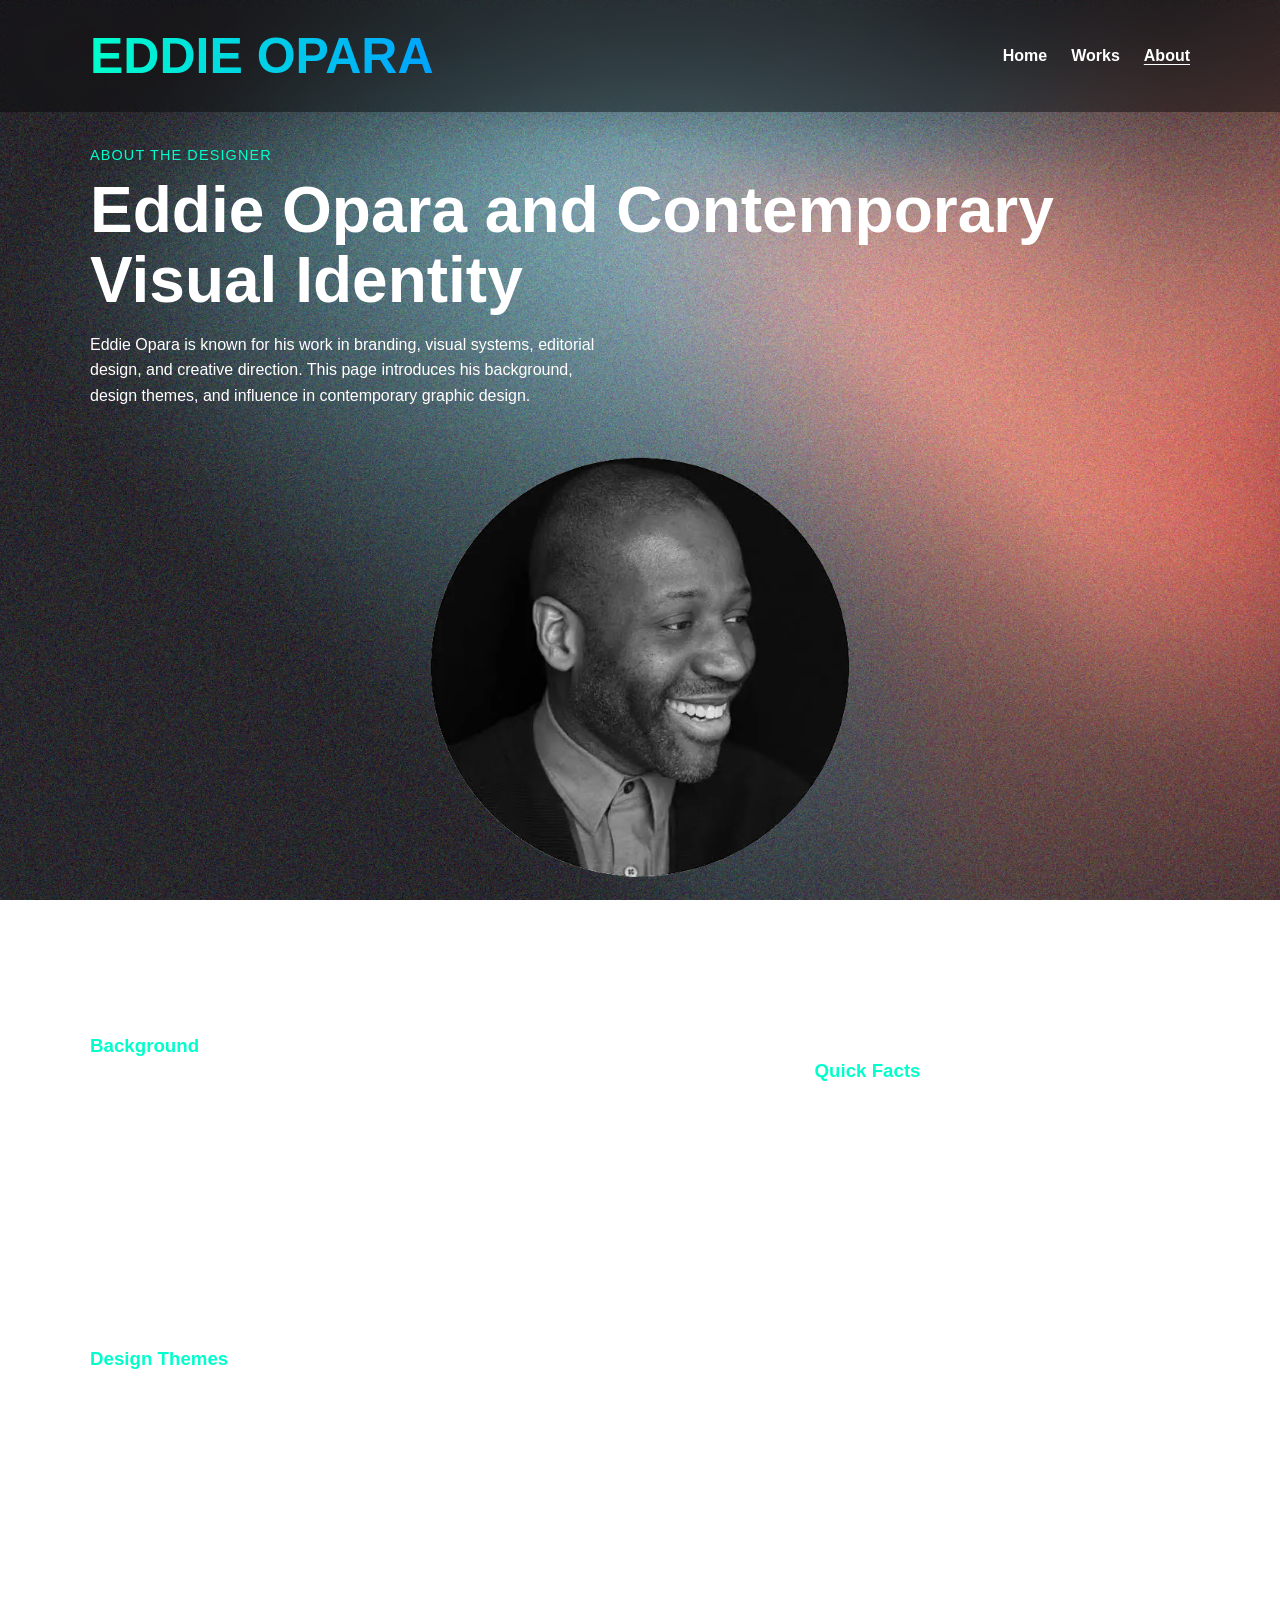
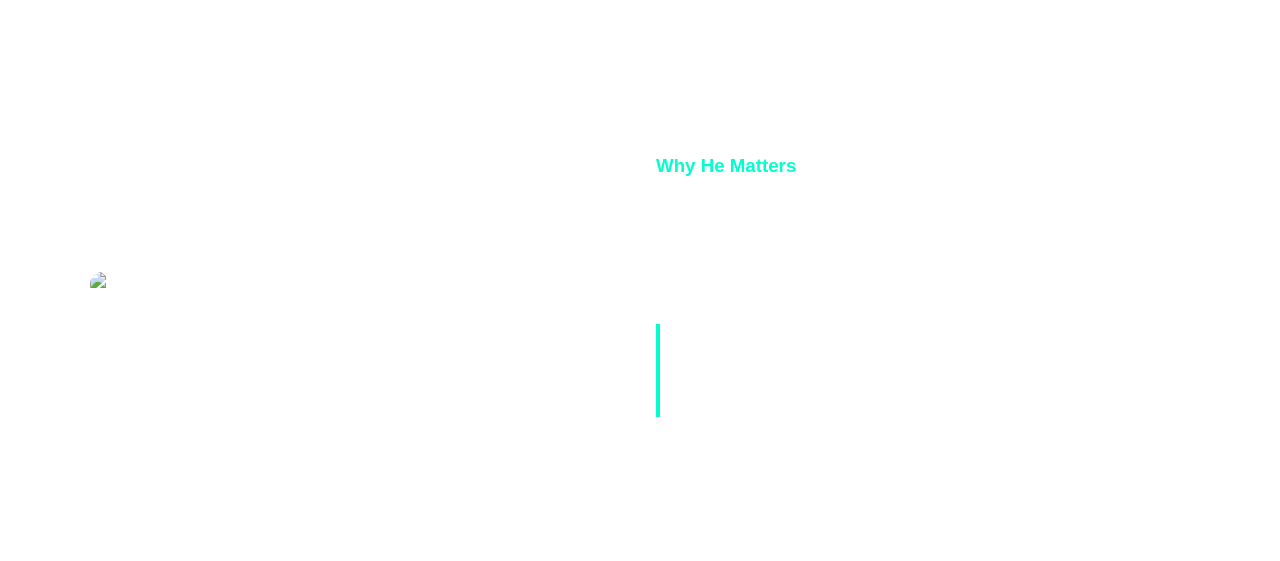
==== about.html @ 565dd493 "Add files via upload" ====
<!DOCTYPE html>
<html lang="en">
<head>
  <meta charset="UTF-8" />
  <meta name="viewport" content="width=device-width, initial-scale=1.0" />
  <title>About | Eddie Opara</title>
  <link rel="stylesheet" href="css/style.css" />
</head>
<body>
  <a class="skip-link" href="#main">Skip to Main Content</a>

  <header>
    <div class="container">
      <h1>Eddie Opara</h1>
      <nav aria-label="Main navigation">
        <ul class="nav">
          <li><a href="index.html">Home</a></li>
          <li><a href="works.html">Works</a></li>
            <li><a href="about.html" aria-current="page">About</a></li>
        </ul>
      </nav>
    </div>
  </header>



  <main id="main" class="container about-page">
    <section class="about-hero">
      <div class="about-hero-text">
        <p class="eyebrow">About the Designer</p>
        <h2>Eddie Opara and Contemporary Visual Identity</h2>
        <p>
          Eddie Opara is known for his work in branding, visual systems,
          editorial design, and creative direction. This page introduces his
          background, design themes, and influence in contemporary graphic
          design.
        </p>
      </div>

      <div class="about-hero-image">
        <img src="images/portrait.png" alt="Portrait of Eddie Opara" />
      </div>
    </section>

    <div class="keyword-row">
  <span>Brand Identity</span>
  <span>Typography</span>
  <span>Systems</span>
  <span>Editorial</span>
</div>

<section class="about-info-grid">
  <div class="bio-text">
    <h3>Background</h3>
    <p>
      Eddie Opara is a designer recognized for his work across branding,
      editorial design, visual systems, and creative direction. His practice
      often connects identity design with larger cultural and conceptual
      questions.
    </p>
    <p>
      Rather than treating graphic design as decoration, his work often
      structures how audiences read, navigate, and interpret visual
      information.
    </p>
  </div>

  <aside class="facts-card">
    <h3>Quick Facts</h3>
    <ul>
      <li><strong>Discipline:</strong> Graphic Design</li>
      <li><strong>Known for:</strong> Branding & Identity</li>
      <li><strong>Focus:</strong> Visual Systems</li>
      <li><strong>Relevance:</strong> Contemporary Design Practice</li>
    </ul>
  </aside>
</section>

<section class="themes-section">
  <h3>Design Themes</h3>
  <div class="theme-cards">
    <article class="theme-card">
      <h4>Branding</h4>
      <p>Identity systems that shape how organizations are perceived and understood.</p>
    </article>

    <article class="theme-card">
      <h4>Typography</h4>
      <p>Careful use of type as both visual language and information structure.</p>
    </article>

    <article class="theme-card">
      <h4>Systems</h4>
      <p>Design that organizes complexity into clear, readable frameworks.</p>
    </article>

    <article class="theme-card">
      <h4>Editorial</h4>
      <p>Layout, sequence, and visual rhythm as key parts of communication.</p>
    </article>
  </div>
</section>

<section class="relevance-section">
  <div class="relevance-image">
    <img src="images/work-highlight.jpg" alt="Representative visual work associated with Eddie Opara">
  </div>

  <div class="relevance-text">
    <h3>Why He Matters</h3>
    <p>
      I chose Eddie Opara because his work reflects a strong relationship
      between visual clarity, identity, and system-based thinking. His practice
      is especially relevant to this project because it connects graphic design
      with structure, readability, and communication.
    </p>

    <blockquote>
      Design can function as both visual expression and information system.
    </blockquote>
  </div>
</section>


  <footer>
    <div class="container">
      <p>Jenny Qiu | SI 539 Final Project</p>
    </div>
  </footer>
</body>
</html>
---- css/style.css ----
html, body {
  min-height: 100%;
  margin: 0;
}

* {
  box-sizing: border-box;
}

body {
  font-family: 'Helvetica Neue', Helvetica, Arial, sans-serif;
  line-height: 1.6;
  color: #ffffff;
  background-image: url("../images/background.jpeg");
  background-size: cover;
  background-position: center;
  background-repeat: no-repeat;
}

/* only enable fixed background on larger screens */
@media (min-width: 1024px) {
  body {
    background-attachment: fixed;
  }
}

/* Navigation Layout */
header {
  padding: 1rem 0;
  background: rgba(0, 0, 0, 0.4);
  backdrop-filter: blur(10px);
}

header .container {
  display: flex;
  justify-content: space-between;
  align-items: center;
  flex-wrap: wrap;
}

header h1 {
  background: linear-gradient(90deg, #00FFCC, #00A3FF);
  -webkit-background-clip: text;
  background-clip: text;
  -webkit-text-fill-color: transparent;
  font-size: clamp(2rem, 5vw, 3.125rem);
  font-weight: 900;
  text-transform: uppercase;
  display: inline-block;
  margin: 0;
}

/* Main Container */
.container {
  width: min(1100px, 90%);
  margin: 0 auto;
}

/* Navigation */
.nav {
  list-style: none;
  display: flex;
  flex-direction: row;
  gap: 1.5rem;
  padding: 0;
  margin: 0;
}

.nav a {
  color: #ffffff;
  font-weight: bold;
  text-decoration: none;
  transition: opacity 0.3s;
}

.nav a:hover,
.nav a:focus {
  opacity: 0.7;
}

.nav a[aria-current="page"] {
  text-decoration: underline;
  text-underline-offset: 0.2rem;
}

/* Hero Section */
.hero {
  display: grid;
  grid-template-columns: 1fr;
  gap: 1.5rem;
  padding: 3rem 2rem;
  align-items: center;
  min-height: 60vh;
  background: rgba(0, 0, 0, 0.42);
  border-radius: 1rem;
  margin: 2rem 0;
}

.hero h2 {
  font-size: 2rem;
  margin-top: 0;
}

.hero p {
  max-width: 60ch;
}

/* Grid Layouts */
.home-grid,
.works-grid {
  display: grid;
  grid-template-columns: 1fr;
  gap: 1.5rem;
  margin: 2rem 0;
}

/* Enhanced Home Cards with Background Images */
.home-card {
  position: relative;
  overflow: hidden;
  background-size: cover;
  background-position: center;
  color: #ffffff;
  padding: 2.5rem 2rem;
  border-radius: 1rem;
  border: 1px solid rgba(255, 255, 255, 0.2);
  display: flex;
  flex-direction: column;
  justify-content: space-between;
  min-height: 300px;
  transition: transform 0.3s ease, box-shadow 0.3s ease;
  box-shadow: 0 4px 15px rgba(0, 0, 0, 0.5);
}

.home-card::before {
  content: "";
  position: absolute;
  inset: 0;
  background: rgba(0, 0, 0, 0.6);
  z-index: 1;
  transition: background 0.3s ease;
}

.home-card:hover {
  transform: translateY(-5px);
  box-shadow: 0 8px 25px rgba(0, 0, 0, 0.7);
}

.home-card:hover::before {
  background: rgba(0, 0, 0, 0.45);
}

.home-card > * {
  position: relative;
  z-index: 2;
}

/* Assign images to cards */
.home-card:nth-child(1) { background-image: url("../images/about.jpg"); }
.home-card:nth-child(2) { background-image: url("../images/work.png"); }
.home-card:nth-child(3) { background-image: url("../images/project.jpg"); }

/* Button inside card */
.home-card .btn,
.home-card a {
  display: inline-block;
  margin-top: 1rem;
  padding: 0.7rem 1.5rem;
  background: #ffffff;
  color: #111111;
  text-decoration: none;
  border-radius: 0.5rem;
  font-weight: bold;
  width: fit-content;
}

/* Accordion Styling */
.accordion-btn {
  width: 100%;
  text-align: left;
  margin-top: 1rem;
  background: rgba(248, 244, 244, 0.15);
  color: #ffffff;
  border: 1px solid #ffffff;
  padding: 0.8rem 1rem;
  cursor: pointer;
  border-radius: 0.4rem;
  font-weight: bold;
  display: flex;
  justify-content: space-between;
  align-items: center;
}

.accordion-panel {
  padding: 1rem;
  background: rgba(255, 255, 255, 0.1);
  border-left: 3px solid #00FFCC;
  margin-top: 0.5rem;
}



/* Focus */
a:focus,
button:focus {
  outline: 3px solid #00FFCC;
  outline-offset: 2px;
}

.skip-link {
  position: absolute;
  left: -9999px;
  top: 0;
  background: #00FFCC;
  color: #000;
  padding: 0.75rem 1rem;
  z-index: 1001;
}

.skip-link:focus {
  left: 0;
  top: 0;
}

/*about */

.about-hero {
  display: grid;
  grid-template-columns: 1fr;
  gap: 2rem;
  align-items: center;
  margin: 2rem 0 4rem;
}

.about-hero-text h2 {
  font-size: clamp(2.2rem, 5vw, 4rem);
  line-height: 1.1;
  margin: 0.5rem 0 1rem;
}

.about-hero-text p {
  max-width: 60ch;
}

.eyebrow {
  text-transform: uppercase;
  letter-spacing: 0.08em;
  color: #00ffcc;
  font-size: 0.9rem;
  margin: 0;
}

.about-hero-image img {
  width: 100%;
  max-width: 420px;
  border-radius: 1rem;
  display: block;
  margin: 0 auto;
}

.quote-section {
  margin: 4rem 0 2rem;
}

.quote-section blockquote {
  font-size: clamp(1.4rem, 2.5vw, 2.2rem);
  line-height: 1.4;
  font-style: italic;
  max-width: 28ch;
  margin: 0;
  padding-left: 1rem;
  border-left: 4px solid #00ffcc;
}

.about-info-grid {
  display: grid;
  grid-template-columns: 1fr;
  gap: 2rem;
  margin: 3rem 0;
  align-items: start;
}

.bio-text h3,
.themes-section h3,
.relevance-text h3,
.facts-card h3 {
  color: #00ffcc;
  margin-top: 0;
  margin-bottom: 1rem;
}

.bio-text p {
  max-width: 65ch;
}

.facts-card {
  background: rgba(255, 255, 255, 0.08);
  border: 1px solid rgba(255, 255, 255, 0.14);
  border-radius: 1rem;
  padding: 1.5rem;
  backdrop-filter: blur(8px);
}

.facts-card ul {
  list-style: none;
  padding: 0;
  margin: 0;
}

.facts-card li {
  margin-bottom: 0.9rem;
  line-height: 1.5;
}

.themes-section {
  margin: 4rem 0;
}

.theme-cards {
  display: grid;
  grid-template-columns: 1fr;
  gap: 1rem;
}

.theme-card {
  background: rgba(255, 255, 255, 0.08);
  border: 1px solid rgba(255, 255, 255, 0.14);
  border-radius: 1rem;
  padding: 1.25rem;
  transition: transform 0.3s ease, background 0.3s ease;
}

.theme-card:hover {
  transform: translateY(-4px);
  background: rgba(255, 255, 255, 0.12);
}

.theme-card h4 {
  margin-top: 0;
  margin-bottom: 0.5rem;
  font-size: 1.1rem;
}

.relevance-section {
  display: grid;
  grid-template-columns: 1fr;
  gap: 2rem;
  align-items: center;
  margin: 4rem 0;
}

.relevance-image img {
  width: 100%;
  border-radius: 1rem;
  display: block;
}

.relevance-text p {
  max-width: 60ch;
}

.relevance-text blockquote {
  margin: 1.5rem 0 0;
  padding-left: 1rem;
  border-left: 4px solid #00ffcc;
  font-size: 1.3rem;
  line-height: 1.5;
  font-style: italic;
  max-width: 30ch;
}

.keyword-row {
  display: flex;
  flex-wrap: wrap;
  gap: 0.8rem;
  margin: 1.5rem 0 0;
}

.keyword-row span {
  padding: 0.5rem 0.9rem;
  border: 1px solid rgba(255,255,255,0.2);
  border-radius: 999px;
  background: rgba(255,255,255,0.08);
  font-size: 0.95rem;
}



/* works */
.works-page {
  padding: 2rem 0 4rem;
}

.works-hero {
  margin: 2rem 0 3rem;
  max-width: 75ch;
}

.works-hero h2 {
  font-size: clamp(2.2rem, 5vw, 4rem);
  line-height: 1.1;
  margin: 0.5rem 0 1rem;
}

.works-hero p {
  max-width: 60ch;
}

.works-grid-section {
  margin: 2rem 0 4rem;
}

.works-grid {
  display: grid;
  grid-template-columns: 1fr;
  gap: 1.5rem;
  align-items: start;
}

.work-card {
  background: rgba(255, 255, 255, 0.08);
  border: 1px solid rgba(255, 255, 255, 0.14);
  border-radius: 1rem;
  overflow: hidden;
  backdrop-filter: blur(8px);
  transition: transform 0.3s ease, background 0.3s ease;
}

.work-card:hover {
  transform: translateY(-4px);
  background: rgba(255, 255, 255, 0.11);
}

.work-card img {
  width: 100%;
  height: 400px;
  object-fit: cover;
  display: block;
}

.work-card-content {
  padding: 1.25rem;
}

.work-meta {
  color: #00ffcc;
  text-transform: uppercase;
  letter-spacing: 0.06em;
  font-size: 0.85rem;
  margin-bottom: 0.5rem;
}

.work-card h3 {
  margin-top: 0;
  margin-bottom: 0.75rem;
  font-size: 1.4rem;
}

.work-toggle {
  margin-top: 1rem;
  background: rgba(255, 255, 255, 0.12);
  color: #ffffff;
  border: 1px solid rgba(255, 255, 255, 0.7);
  padding: 0.75rem 1rem;
  border-radius: 0.5rem;
  cursor: pointer;
  font-weight: 700;
}

.work-toggle:hover,
.work-toggle:focus {
  background: rgba(255, 255, 255, 0.2);
}

.work-details {
  margin-top: 1rem;
  padding-top: 1rem;
  border-top: 1px solid rgba(255, 255, 255, 0.16);
}

/* Footer */
footer {
  margin-top: 4rem;
  padding: 1% ;
  text-align: center;
}


/* Media Queries */
@media (min-width: 768px) {
  .home-grid {
    grid-template-columns: repeat(3, 1fr);
  }

  .hero {
    grid-template-columns: 1.2fr 1fr;
  }
    .about-info-grid {
    grid-template-columns: 1.5fr 0.9fr;
  }

  .theme-cards {
    grid-template-columns: repeat(2, 1fr);
  }

  .relevance-section {
    grid-template-columns: 1fr 1fr;
  }
    .works-grid {
    grid-template-columns: repeat(2, 1fr);
  }
}
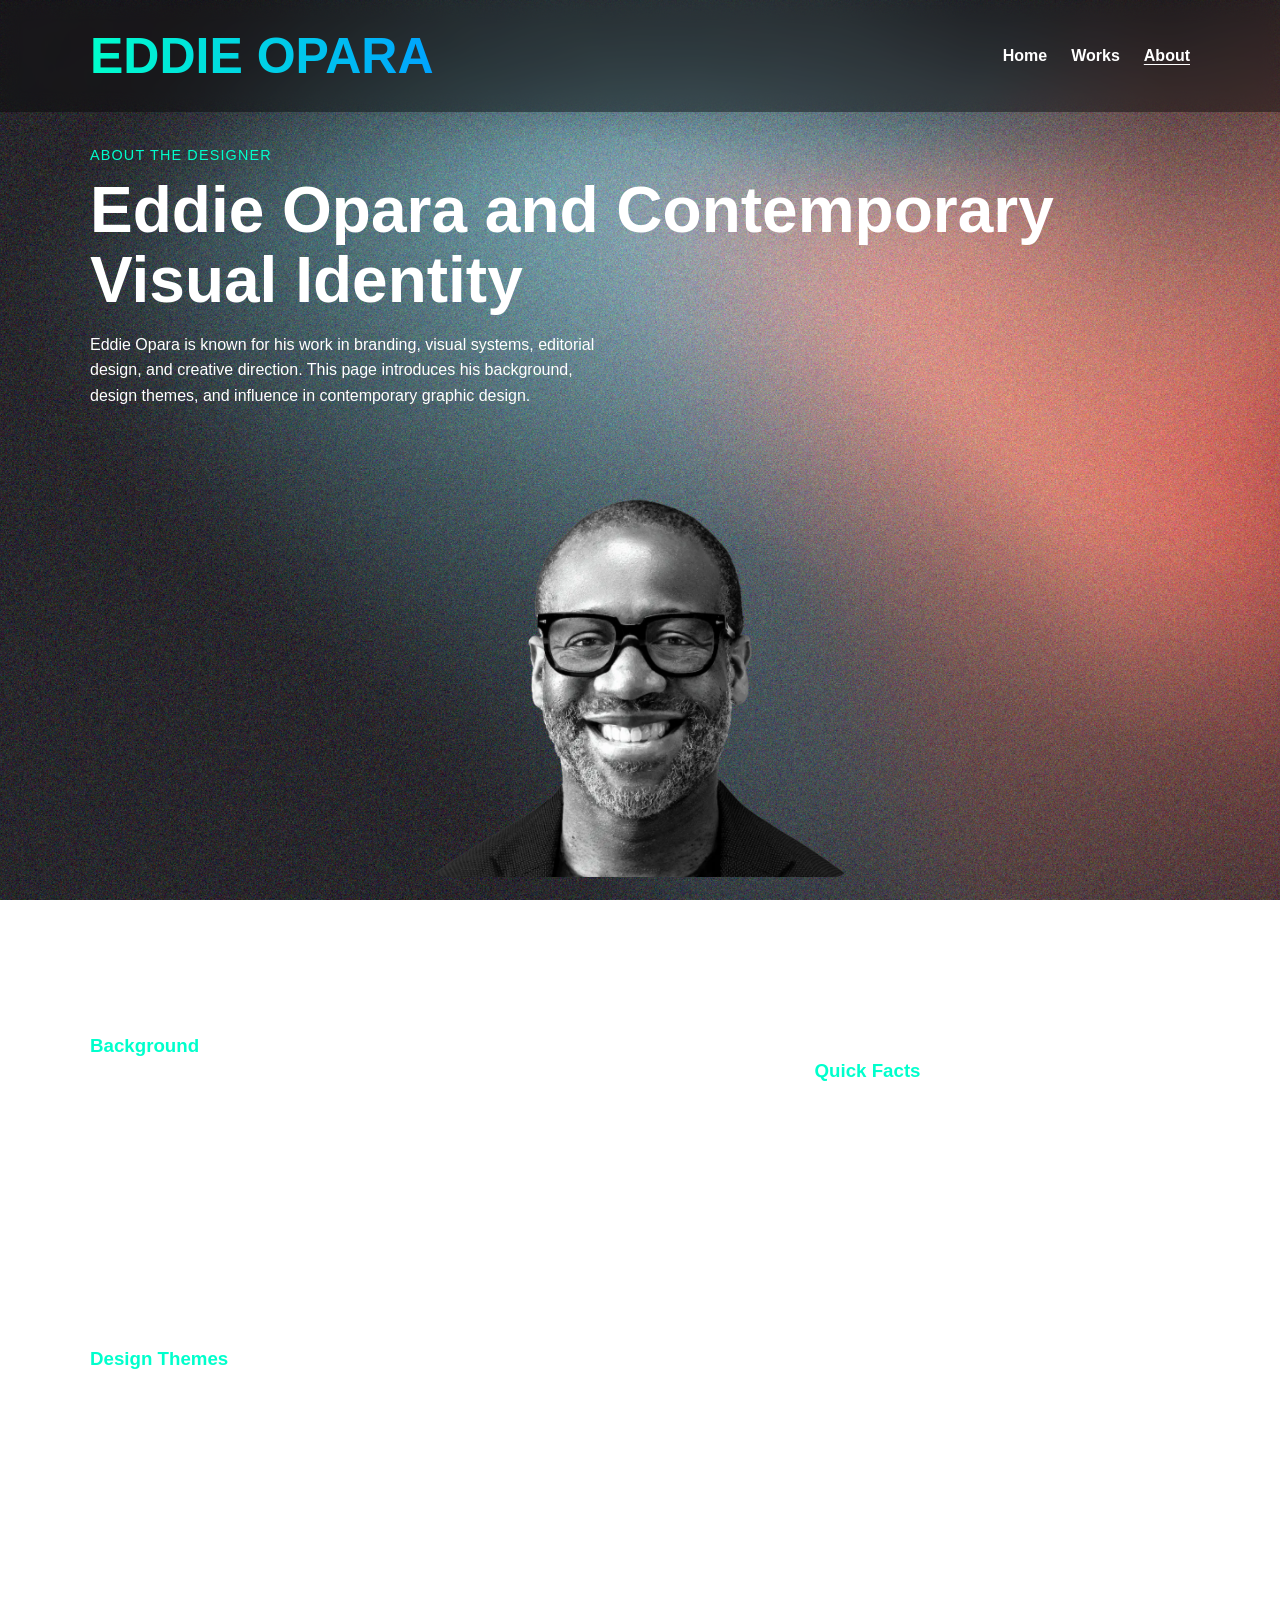
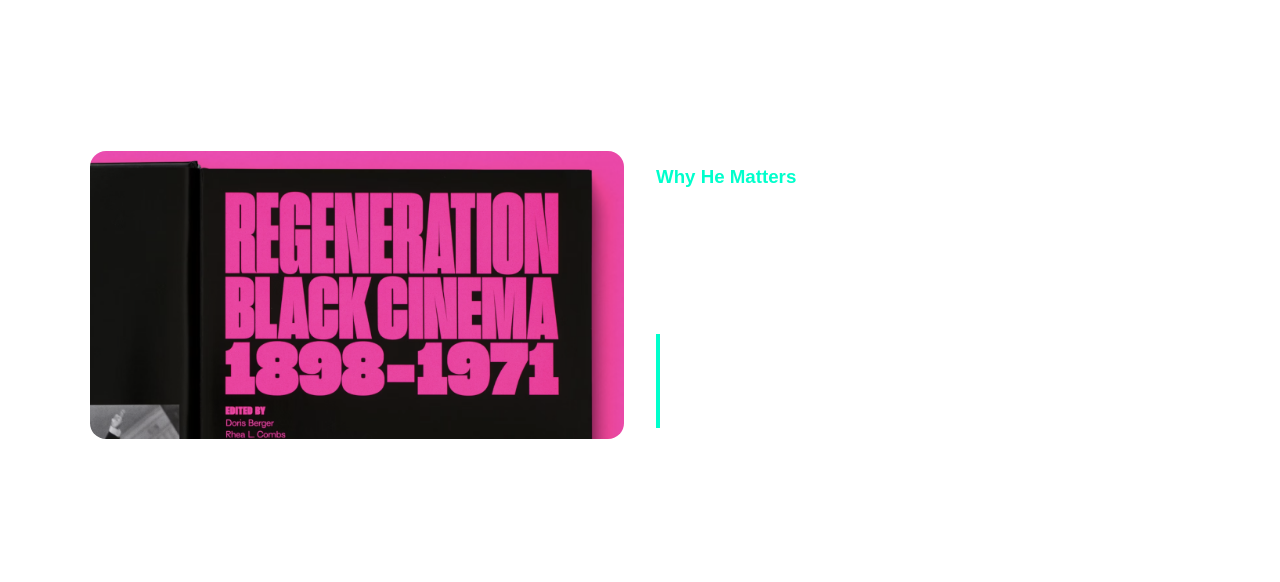
==== commit f4b4775b: "Add files via upload" ====
--- a/about.html
+++ b/about.html
@@ -38,7 +38,7 @@
       </div>
 
       <div class="about-hero-image">
-        <img src="images/portrait.png" alt="Portrait of Eddie Opara" />
+        <img src="images/about.png" alt="Portrait of Eddie Opara" />
       </div>
     </section>
 
@@ -103,7 +103,7 @@
 
 <section class="relevance-section">
   <div class="relevance-image">
-    <img src="images/work-highlight.jpg" alt="Representative visual work associated with Eddie Opara">
+    <img src="images/grid.png" alt="Representative visual work associated with Eddie Opara">
   </div>
 
   <div class="relevance-text">
--- a/css/style.css
+++ b/css/style.css
@@ -410,12 +410,6 @@
   margin: 2rem 0 4rem;
 }
 
-.works-grid {
-  display: grid;
-  grid-template-columns: 1fr;
-  gap: 1.5rem;
-  align-items: start;
-}
 
 .work-card {
   background: rgba(255, 255, 255, 0.08);
